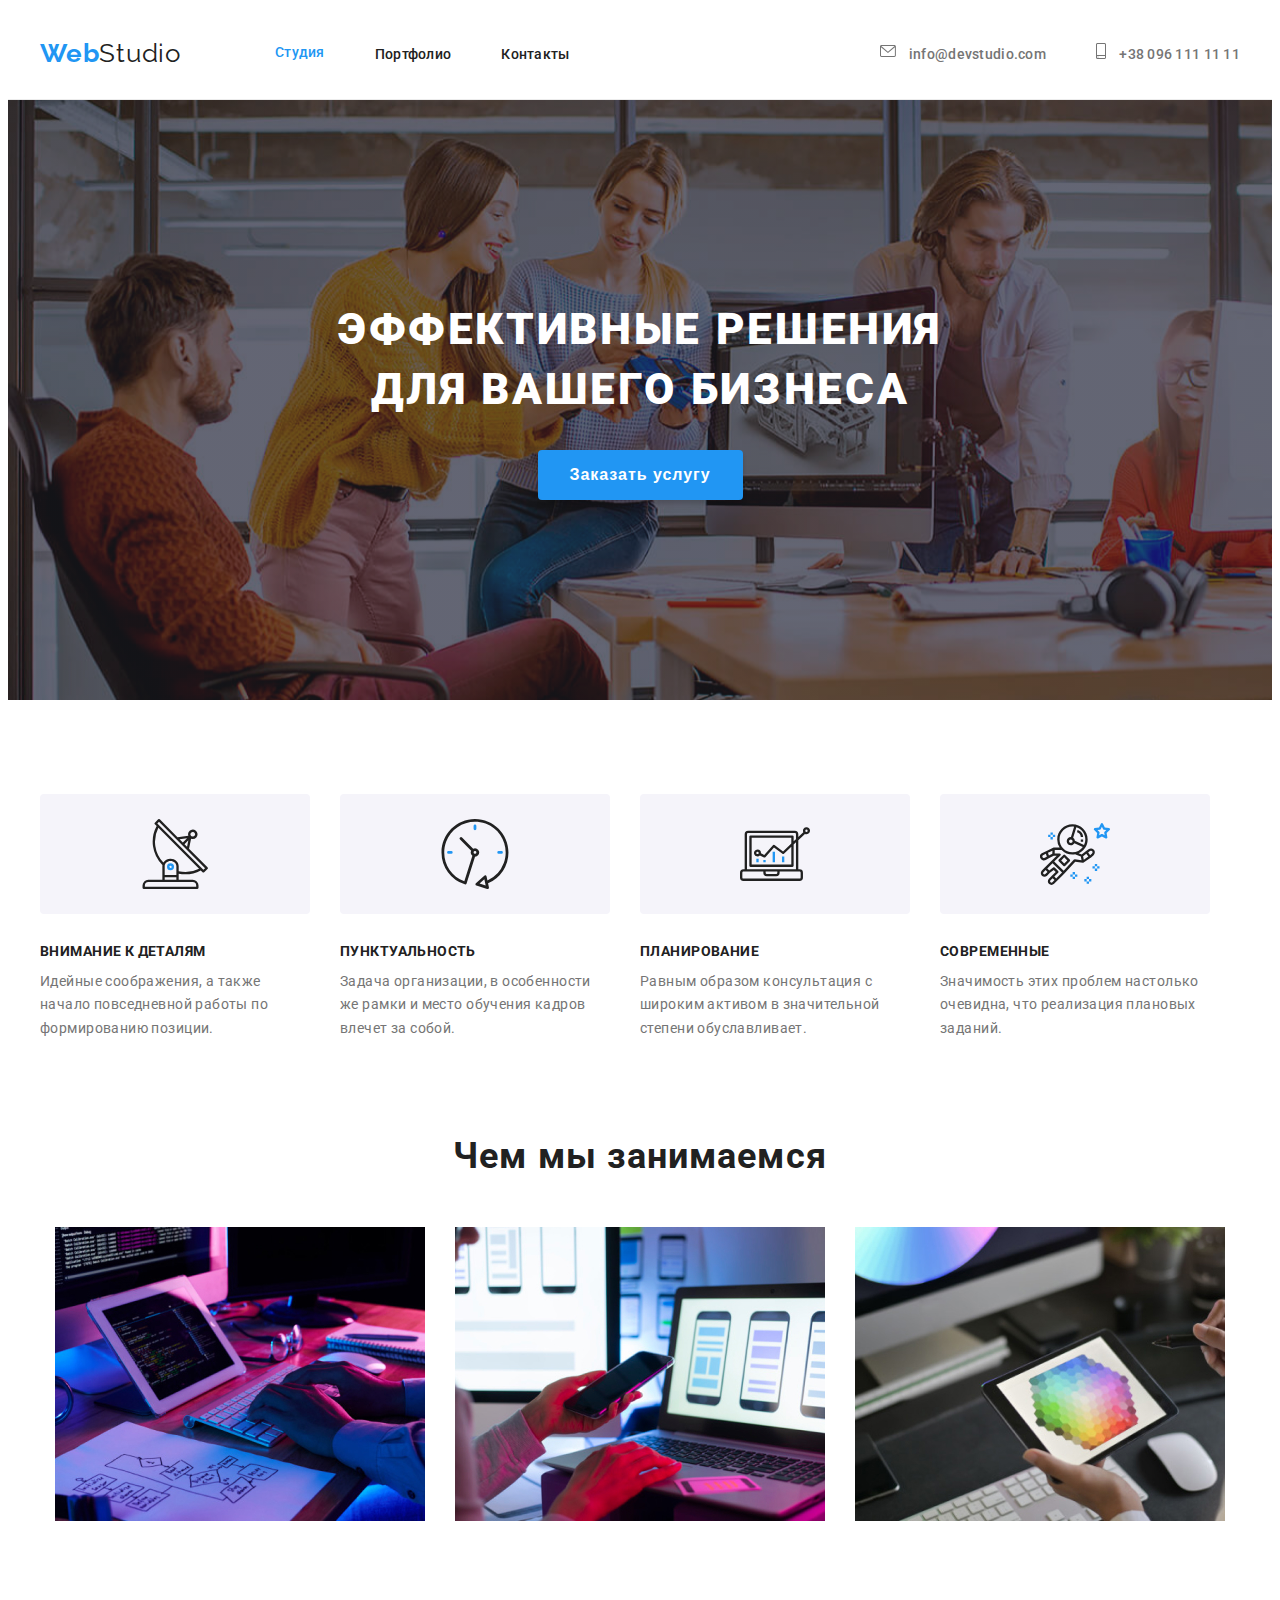
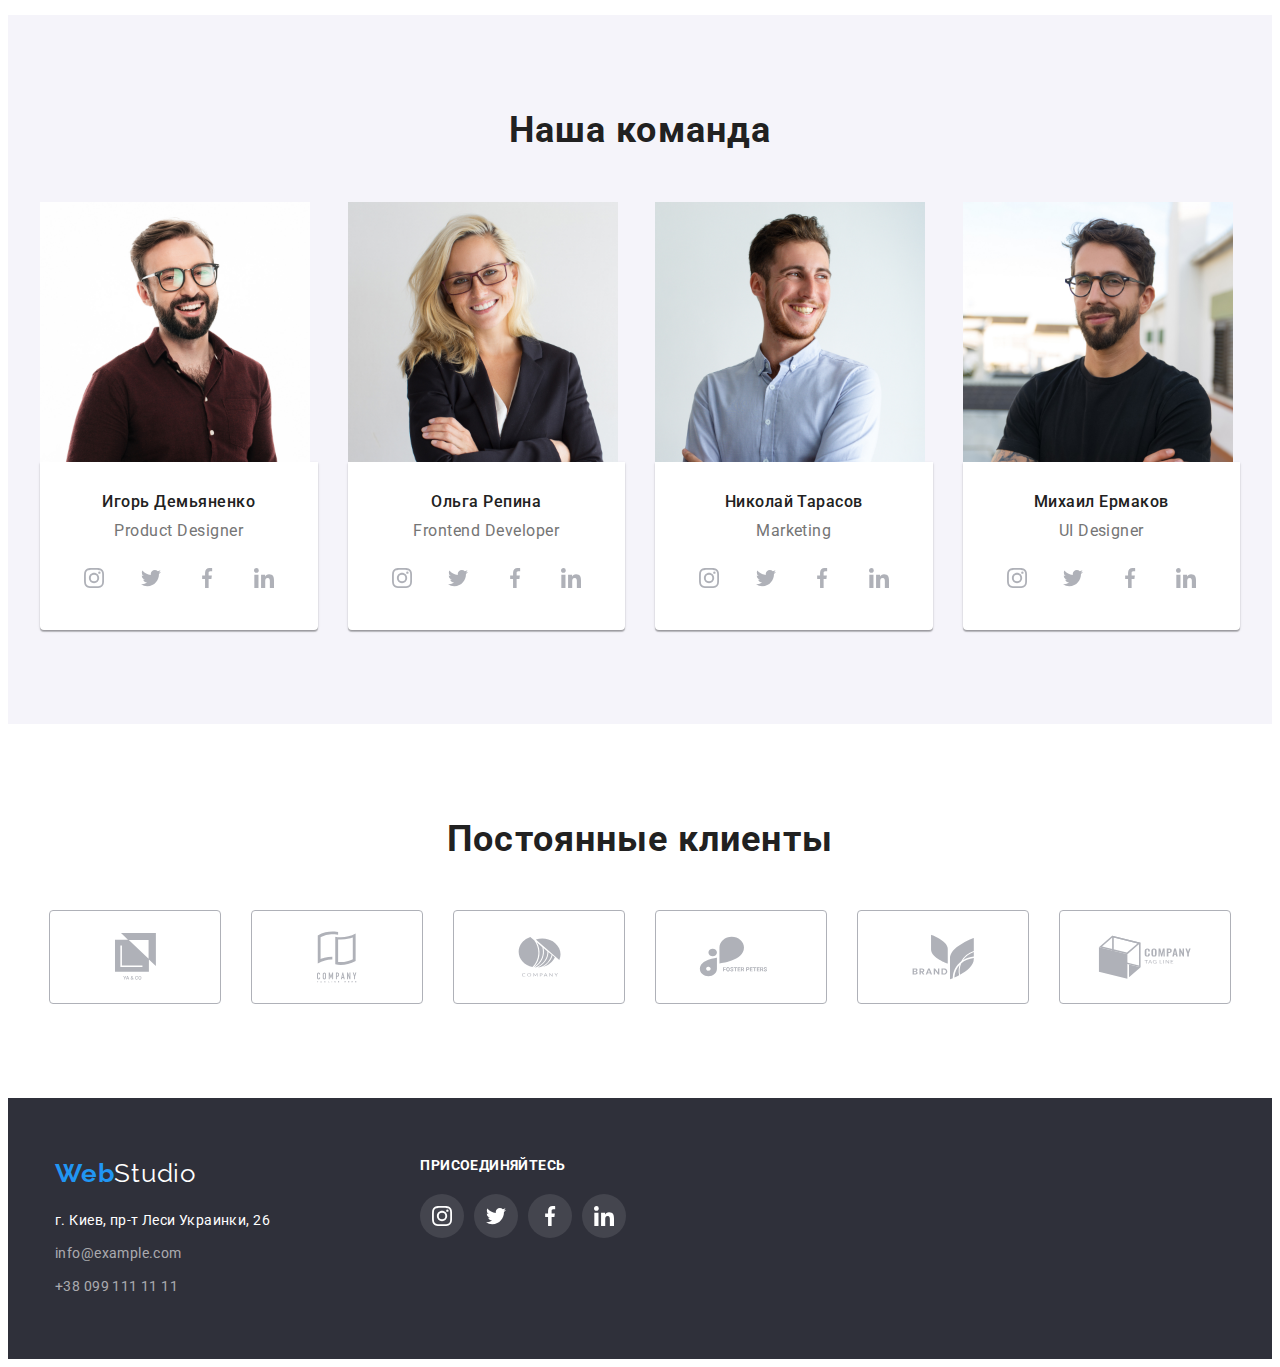
==== index.html @ 5da1e4e6 "Add files via upload" ====
<!DOCTYPE html>
<html lang="ru">
  <head>
    <meta charset="UTF-8" />
    <meta http-equiv="X-UA-Compatible" content="IE=edge" />
    <meta name="viewport" content="width=device-width, initial-scale=1.0" />
    <title>WebStudio</title>
    <link rel="preconnect" href="https://fonts.gstatic.com" />
    <link
      href="https://fonts.googleapis.com/css2?family=Raleway:wght@700&family=Roboto:wght@400;500;700;900&display=swap"
      rel="stylesheet"
    />
    <link
      rel="stylesheet"
      href="https://cdnjs.cloudflare.com/ajax/libs/modern-normalize/1.0.0/modern-normalize.min.css"
      integrity="sha512-ISS7cAi1PEhQ8jnbJpJZMd29NlhNj4AWYyLOSp2CE/CsHxTCu+r+t0D2yoJudVrd0/8fTVPUVDzY5Tvli75u/g=="
      crossorigin="anonymous"
    />
    <link rel="stylesheet" href="./css/styles.css" />
  </head>
  <body>
    <!-- HEADER -->
    <header class="header">
      <div class="container header-container">
        <nav class="navigation">
          <a class="logo-link link" href="./index.html"
            >Web<span class="logo-header-studio">Studio</span>
          </a>
          <ul class="menu list">
            <li class="menu-item">
              <a class="menu-link link" href="./index.html">
                <div class="current">Студия</div>
              </a>
            </li>
            <li class="menu-item">
              <a class="menu-link link" href="./portfolio.html">Портфолио</a>
            </li>
            <li class="menu-item">
              <a class="menu-link link" href="">Контакты</a>
            </li>
          </ul>
        </nav>
        <ul class="contacts list">
          <li class="contacts-item" lang="en">
            <a href="mailto:info@devstudio.com" class="mail-link link">
              <svg class="contacts-icon icon" width="16px" height="16px">
                <use href="./img/decor/icons.svg#icon-envelope"></use>
              </svg>
              info@devstudio.com
            </a>
          </li>
          <li class="contacts-item">
            <a href="tel:+380961111111" class="tel-link link">
              <svg class="contacts-icon icon" width="10px" height="16px">
                <use href="./img/decor/icons.svg#icon-smartphone"></use>
              </svg>
              +38 096 111 11 11
            </a>
          </li>
        </ul>
      </div>
    </header>

    <main>
      <!-- HERO -->
      <section class="hero-studio">
        <div class="container hero-studio-container">
          <h1 class="hero-title">Эффективные решения для вашего бизнеса</h1>
          <button class="modal-btn" type="button">Заказать услугу</button>
        </div>
      </section>
      <!-- ADVANAGES -->
      <section class="advantages section">
        <div class="container advantages-container">
          <h2 class="visually-hidden">Наши преимущества</h2>
          <ul class="advantages-list list">
            <li class="advantages-list-item">
              <div class="advantages-list-item-block">
                <svg
                  class="advantages-list-item-icon"
                  width="70px"
                  height="70px"
                >
                  <use href="./img/decor/icons.svg#icon-antenna"></use>
                </svg>
              </div>
              <h3 class="advantages-list-title">Внимание к деталям</h3>
              <p class="advantages-list-description">
                Идейные соображения, а также начало повседневной работы по
                формированию позиции.
              </p>
            </li>
            <li class="advantages-list-item">
              <div class="advantages-list-item-block">
                <svg
                  class="advantages-list-item-icon"
                  width="70px"
                  height="70px"
                >
                  <use href="./img/decor/icons.svg#icon-clock"></use>
                </svg>
              </div>
              <h3 class="advantages-list-title">Пунктуальность</h3>
              <p class="advantages-list-description">
                Задача организации, в особенности же рамки и место обучения
                кадров влечет за собой.
              </p>
            </li>
            <li class="advantages-list-item">
              <div class="advantages-list-item-block">
                <svg
                  class="advantages-list-item-icon"
                  width="70px"
                  height="70px"
                >
                  <use href="./img/decor/icons.svg#icon-diagram"></use>
                </svg>
              </div>
              <h3 class="advantages-list-title">Планирование</h3>
              <p class="advantages-list-description">
                Равным образом консультация с широким активом в значительной
                степени обуславливает.
              </p>
            </li>
            <li class="advantages-list-item">
              <div class="advantages-list-item-block">
                <svg
                  class="advantages-list-item-icon"
                  width="70px"
                  height="70px"
                >
                  <use href="./img/decor/icons.svg#icon-astronaut"></use>
                </svg>
              </div>
              <h3 class="advantages-list-title">Современные</h3>
              <p class="advantages-list-description">
                Значимость этих проблем настолько очевидна, что реализация
                плановых заданий.
              </p>
            </li>
          </ul>
        </div>
      </section>
      <!-- MAKE -->
      <section class="make section">
        <div class="container make-container">
          <h2 class="suptitle make-title">Чем мы занимаемся</h2>
          <ul class="make-img list">
            <li class="make-img-list-item">
              <img
                class="make-img-list-item-img"
                src="./img/about/img-about-makeup.jpg"
                alt="Верстаем"
                width="370"
                height="294"
              />
            </li>
            <li class="make-img-list-item">
              <img
                class="make-img-list-item-img"
                src="./img/about/img-about-makelayouts.jpg"
                alt="Делаем макеты"
                width="370"
                height="294"
              />
            </li>
            <li class="make-img-list-item">
              <img
                class="make-img-list-item-img"
                src="./img/about/img-about-drawdesign.jpg"
                alt="Рисуем дизайн"
                width="370"
                height="294"
              />
            </li>
          </ul>
        </div>
      </section>
      <!-- TEAM -->
      <section class="team section">
        <div class="container">
          <h2 class="suptitle team-title">Наша команда</h2>
          <ul class="team-list list">
            <li class="team-list-item">
              <img
                class="team-list-item-img"
                src="./img/team/img-team-igor_demianenko.jpg"
                alt="Игорь Демьяненко"
                width="270"
                height="260"
              />
              <div class="team-card">
                <h3 class="team-list-title">Игорь Демьяненко</h3>
                <p class="team-list-description" lang="en">Product Designer</p>
                <ul class="social-list list">
                  <li class="social-list-item">
                    <a href="" class="social-list-link link">
                      <svg class="social-list-icon">
                        <use href="./img/decor/icons.svg#icon-instagram"></use>
                      </svg>
                    </a>
                  </li>
                  <li class="social-list-item">
                    <a href="" class="social-list-link link">
                      <svg class="social-list-icon">
                        <use href="./img/decor/icons.svg#icon-twitter"></use>
                      </svg>
                    </a>
                  </li>
                  <li class="social-list-item">
                    <a href="" class="social-list-link link">
                      <svg class="social-list-icon">
                        <use href="./img/decor/icons.svg#icon-facebook"></use>
                      </svg>
                    </a>
                  </li>
                  <li class="social-list-item">
                    <a href="" class="social-list-link link">
                      <svg class="social-list-icon">
                        <use href="./img/decor/icons.svg#icon-linkedin"></use>
                      </svg>
                    </a>
                  </li>
                </ul>
              </div>
            </li>
            <li class="team-list-item">
              <img
                class="team-list-item-img"
                src="./img/team/img-team-olha_repina.jpg"
                alt="Ольга Репина"
                width="270"
                height="260"
              />
              <div class="team-card">
                <h3 class="team-list-title">Ольга Репина</h3>
                <p class="team-list-description" lang="en">
                  Frontend Developer
                </p>
                <ul class="social-list list">
                  <li class="social-list-item">
                    <a href="" class="social-list-link link">
                      <svg class="social-list-icon">
                        <use href="./img/decor/icons.svg#icon-instagram"></use>
                      </svg>
                    </a>
                  </li>
                  <li class="social-list-item">
                    <a href="" class="social-list-link link">
                      <svg class="social-list-icon">
                        <use href="./img/decor/icons.svg#icon-twitter"></use>
                      </svg>
                    </a>
                  </li>
                  <li class="social-list-item">
                    <a href="" class="social-list-link link">
                      <svg class="social-list-icon">
                        <use href="./img/decor/icons.svg#icon-facebook"></use>
                      </svg>
                    </a>
                  </li>
                  <li class="social-list-item">
                    <a href="" class="social-list-link link">
                      <svg class="social-list-icon">
                        <use href="./img/decor/icons.svg#icon-linkedin"></use>
                      </svg>
                    </a>
                  </li>
                </ul>
              </div>
            </li>
            <li class="team-list-item">
              <img
                class="team-list-item-img"
                src="./img/team/img-team-nikolay_tarasov.jpg"
                alt="Николай Тарасов"
                width="270"
                height="260"
              />
              <div class="team-card">
                <h3 class="team-list-title">Николай Тарасов</h3>
                <p class="team-list-description" lang="en">Marketing</p>
                <ul class="social-list list">
                  <li class="social-list-item">
                    <a href="" class="social-list-link link">
                      <svg class="social-list-icon">
                        <use href="./img/decor/icons.svg#icon-instagram"></use>
                      </svg>
                    </a>
                  </li>
                  <li class="social-list-item">
                    <a href="" class="social-list-link link">
                      <svg class="social-list-icon">
                        <use href="./img/decor/icons.svg#icon-twitter"></use>
                      </svg>
                    </a>
                  </li>
                  <li class="social-list-item">
                    <a href="" class="social-list-link link">
                      <svg class="social-list-icon">
                        <use href="./img/decor/icons.svg#icon-facebook"></use>
                      </svg>
                    </a>
                  </li>
                  <li class="social-list-item">
                    <a href="" class="social-list-link link">
                      <svg class="social-list-icon">
                        <use href="./img/decor/icons.svg#icon-linkedin"></use>
                      </svg>
                    </a>
                  </li>
                </ul>
              </div>
            </li>
            <li class="team-list-item">
              <img
                class="team-list-item-img"
                src="./img/team/img-team-mihail_ermakov.jpg"
                alt="Михаил Ермаков"
                width="270"
                height="260"
              />
              <div class="team-card">
                <h3 class="team-list-title">Михаил Ермаков</h3>
                <p class="team-list-description" lang="en">UI Designer</p>
                <ul class="social-list list">
                  <li class="social-list-item">
                    <a href="" class="social-list-link link">
                      <svg class="social-list-icon">
                        <use href="./img/decor/icons.svg#icon-instagram"></use>
                      </svg>
                    </a>
                  </li>
                  <li class="social-list-item">
                    <a href="" class="social-list-link link">
                      <svg class="social-list-icon">
                        <use href="./img/decor/icons.svg#icon-twitter"></use>
                      </svg>
                    </a>
                  </li>
                  <li class="social-list-item">
                    <a href="" class="social-list-link link">
                      <svg class="social-list-icon">
                        <use href="./img/decor/icons.svg#icon-facebook"></use>
                      </svg>
                    </a>
                  </li>
                  <li class="social-list-item">
                    <a href="" class="social-list-link link">
                      <svg class="social-list-icon">
                        <use href="./img/decor/icons.svg#icon-linkedin"></use>
                      </svg>
                    </a>
                  </li>
                </ul>
              </div>
            </li>
          </ul>
        </div>
      </section>
    </main>
    <!--CLIENTS-->
    <section class="clients section">
      <div class="container clients-container">
        <h2 class="suptitle clients-title">Постоянные клиенты</h2>
        <ul class="clients-img list">
          <li class="client-img-list-item">
            <div class="client-img-list-item-block">
              <svg class="client-img-list-item-icon" width="41px" height="47px">
                <use href="./img/decor/icons.svg#icon-client1"></use>
              </svg>
            </div>
          </li>
          <li class="client-img-list-item">
            <div class="client-img-list-item-block">
              <svg class="client-img-list-item-icon" width="40px" height="52px">
                <use href="./img/decor/icons.svg#icon-client2"></use>
              </svg>
            </div>
          </li>
          <li class="client-img-list-item">
            <div class="client-img-list-item-block">
              <svg class="client-img-list-item-icon" width="43px" height="41px">
                <use href="./img/decor/icons.svg#icon-client3"></use>
              </svg>
            </div>
          </li>
          <li class="client-img-list-item">
            <div class="client-img-list-item-block">
              <svg class="client-img-list-item-icon" width="85px" height="41px">
                <use href="./img/decor/icons.svg#icon-client4"></use>
              </svg>
            </div>
          </li>
          <li class="client-img-list-item">
            <div class="client-img-list-item-block">
              <svg class="client-img-list-item-icon" width="63px" height="46px">
                <use href="./img/decor/icons.svg#icon-client5"></use>
              </svg>
            </div>
          </li>
          <li class="client-img-list-item">
            <div class="client-img-list-item-block">
              <svg class="client-img-list-item-icon" width="94px" height="44px">
                <use href="./img/decor/icons.svg#icon-client6"></use>
              </svg>
            </div>
          </li>
        </ul>
      </div>
    </section>
    <!-- FOOTER -->

    <footer class="footer">
      <div class="container footer-container">
        <div class="container footer-firstblock">
          <a class="logo-link-footer link" href="./index.html"
            >Web<span class="logo-footer-studio">Studio</span></a
          >
          <address class="address">
            <ul class="address list">
              <li class="address-list-item">
                <a
                  class="address-list-item-link link"
                  href="https://goo.gl/maps/DVMVWYNmQQUZpqFm6"
                  target="_blank"
                  rel="noopener noreferrer"
                  >г. Киев, пр-т Леси Украинки, 26</a
                >
              </li>
              <li class="address-list-item">
                <a
                  class="address-list-item-mail link"
                  href="mailto:info@example.com"
                  >info@example.com</a
                >
              </li>
              <li class="address-list-item">
                <a class="address-list-item-tel link" href="tel:+380991111111"
                  >+38 099 111 11 11</a
                >
              </li>
            </ul>
          </address>
        </div>
        <div class="container footer-secondblock">
          <h3 class="social-list-title">присоединяйтесь</h3>
          <ul class="footer-social-list list">
            <li class="footer-social-list-item">
              <a href="" class="footer-social-list-link link">
                <svg class="footer-social-list-icon">
                  <use href="./img/decor/icons.svg#icon-instagram"></use>
                </svg>
              </a>
            </li>
            <li class="footer-social-list-item">
              <a href="" class="footer-social-list-link link">
                <svg class="footer-social-list-icon">
                  <use href="./img/decor/icons.svg#icon-twitter"></use>
                </svg>
              </a>
            </li>
            <li class="footer-social-list-item">
              <a href="" class="footer-social-list-link link">
                <svg class="footer-social-list-icon">
                  <use href="./img/decor/icons.svg#icon-facebook"></use>
                </svg>
              </a>
            </li>
            <li class="footer-social-list-item">
              <a href="" class="footer-social-list-link link">
                <svg class="footer-social-list-icon">
                  <use href="./img/decor/icons.svg#icon-linkedin"></use>
                </svg>
              </a>
            </li>
          </ul>
        </div>
      </div>
    </footer>
  </body>
</html>
---- css/styles.css ----
:root {
  --main-font: "Roboto", sans-serif;
  --secondary-font: "Raleway", sans-serif;
  --accent-color: #2196f3;
  --main-font-color: #212121;
  --description-font-color: #757575;
  --footer-bg-color: #2f303a;
  --team-bg-color: #f5f4fa;
}

h1,
h2,
h3,
h4,
h5,
h6,
p {
  margin-top: 0;
  margin-bottom: 0;
}

ul,
ol {
  margin-top: 0;
  margin-bottom: 0;
  padding-left: 0;
}

img {
  display: block;
}

.list {
  list-style: none;
}

.link {
  text-decoration: none;
}

.address {
  font-style: normal;
}

.section {
  padding-top: 94px;
  padding-bottom: 94px;
}
.container {
  width: 1200px;
  padding-left: 15px;
  padding-right: 15px;
  margin: 0 auto;
}

body {
  font-family: var(--main-font);
}

.visually-hidden {
  position: absolute;
  width: 1px;
  height: 1px;
  margin: -1px;
  border: 0;
  padding: 0;

  white-space: nowrap;
  clip-path: inset(100%);
  clip: rect(0 0 0 0);
  overflow: hidden;
}

/* ============= COMPONENTS ============= */
.suptitle {
  font-weight: 700;
  font-size: 36px;
  line-height: 1.17;
  text-align: center;
  letter-spacing: 0.03em;
  color: var(--main-font-color);
}
.current {
  color: var(--accent-color);
}
/* ============= END COMPONENTS ============= */

/* ============= HEADER ============= */
.header {
  padding-top: 30px;
  padding-bottom: 30px;
  border-bottom: 1px solid #ececec;
}
.header-container {
  display: flex;
  justify-content: space-between;
  align-items: center;
}
.navigation {
  display: flex;
  align-items: center;
}
.menu {
  display: flex;
  align-items: center;
}

.menu-link,
.mail-link,
.tel-link {
  padding: 15px 0;
}
.menu-item:not(:last-child) {
  margin-right: 50px;
}
.contacts-item:not(:last-child) {
  margin-right: 50px;
}

.contacts {
  display: flex;
  align-items: center;
}

.logo-link {
  font-family: var(--secondary-font);
  font-weight: 700;
  font-size: 26px;
  line-height: 1.19;
  letter-spacing: 0.03em;
  color: var(--accent-color);
  margin-right: 94px;
}
.logo-header-studio {
  font-family: var(--secondary-font);
  font-weight: 400;
  font-size: 26px;
  line-height: 1.19;
  letter-spacing: 0.03em;
  color: var(--main-font-color);
}
.menu-link {
  font-weight: 500;
  font-size: 14px;
  line-height: 1.14;
  letter-spacing: 0.02em;
  color: var(--main-font-color);
}
.menu-link:hover,
.menu-link:focus {
  color: var(--accent-color);
}
.mail-link,
.tel-link {
  font-weight: 500;
  font-size: 14px;
  line-height: 1.14;
  letter-spacing: 0.02em;
  color: var(--description-font-color);
}
.mail-link:hover,
.mail-link:focus {
  color: var(--accent-color);
}
.tel-link:hover,
.tel-link:focus {
  color: var(--accent-color);
}
.contacts-icon {
  display: inline-block;
  margin-right: 10px;
  fill: currentColor;
}

/* ============= END HEADER ============= */

/* ============= HERO STUDIO ============= */
.hero-studio {
  padding-top: 200px;
  padding-bottom: 200px;
  background-color: #c4c4c4;
  background-image: linear-gradient(
      rgba(47, 48, 58, 0.4),
      rgba(47, 48, 58, 0.4)
    ),
    url("../img/decor/img-hero.png");
  max-width: 1600px;
  max-height: 600px;
  margin: 0 auto;
}
.hero-studio-container {
  display: flex;
  flex-direction: column;
  align-items: center;
}

.hero-title {
  box-sizing: content-box;
  max-width: 696px;
  margin-bottom: 30px;
  font-weight: 900;
  font-size: 44px;
  line-height: 1.36;
  text-align: center;
  letter-spacing: 0.06em;
  text-transform: uppercase;
  color: #ffffff;
}
.modal-btn {
  height: 50px;
  font-weight: 700;
  font-size: 16px;
  line-height: 1.88;
  display: flex;
  justify-content: center;
  align-items: center;
  text-align: center;
  letter-spacing: 0.06em;
  color: #ffffff;
  background-color: var(--accent-color);
  cursor: pointer;
  border: 0px;
  border-radius: 4px;
  padding: 0 32px;
  box-shadow: 0px 4px 4px rgba(0, 0, 0, 0.15);
}
/* ============= END HERO STUDIO ============= */

/* ============= ADVANAGES ============= */
.advantages-container {
  display: flex;
  align-items: center;
}

.advantages-list {
  display: flex;
  align-items: center;
}

.advantages-list-item {
  width: 270px;
}

.advantages-list-item:not(:last-child) {
  margin-right: 30px;
}
.advantages-list-item-block {
  display: flex;
  width: 270px;
  height: 120px;
  background: #f5f4fa;
  border-radius: 4px;
  margin-bottom: 30px;
  justify-content: center;
  align-items: center;
}

.advantages-list-title {
  font-weight: 700;
  font-size: 14px;
  line-height: 1.14;
  letter-spacing: 0.03em;
  text-transform: uppercase;
  color: var(--main-font-color);
  margin-bottom: 10px;
}

.advantages-list-description {
  font-weight: 400;
  font-size: 14px;
  line-height: 1.71;
  letter-spacing: 0.03em;
  color: var(--description-font-color);
}
/* ============= END ADVANAGES ============= */

/* ============= MAKE ============= */
.make {
  padding-top: 0px;
}
.make-container {
  display: flex;
  flex-direction: column;
  align-items: center;
}
.make-title {
  margin-bottom: 50px;
}
.make-img {
  display: flex;
}
.make-img-list-item:not(:last-child) {
  margin-right: 30px;
}

/* ============= END MAKE ============= */

/* ============= TEAM ============= */
.team {
  background-color: var(--team-bg-color);
}

.team-title {
  margin-bottom: 50px;
}
.team-list {
  display: flex;
  flex-wrap: wrap;
  margin-left: -30px;
  margin-top: -30px;
  border: 0px;
}
.team-list-item {
  flex-basis: calc((100% - 120px) / 4);
  margin-left: 30px;
  margin-top: 30px;
}
.team-card {
  padding-top: 30px;
  padding-bottom: 30px;
  padding-right: 10px;
  padding-left: 10px;
  background-color: #ffffff;
  box-shadow: 0px 1px 3px rgba(0, 0, 0, 0.12), 0px 1px 1px rgba(0, 0, 0, 0.14),
    0px 2px 1px rgba(0, 0, 0, 0.2);
  border-radius: 0px 0px 4px 4px;
}
.team-list-title {
  margin-bottom: 10px;
}

.team-list-title {
  font-weight: 500;
  font-size: 16px;
  line-height: 1.19;
  text-align: center;
  letter-spacing: 0.03em;
  color: var(--main-font-color);
}
.team-list-description {
  font-weight: 400;
  font-size: 16px;
  line-height: 1.19;
  text-align: center;
  letter-spacing: 0.03em;
  color: var(--description-font-color);
}

.social-list {
  display: flex;
  justify-content: space-between;
  margin-top: 16px;
  padding-left: 22px;
  padding-right: 22px;
}

.social-list-link {
  display: flex;
  justify-content: center;
  align-items: center;
  width: 44px;
  height: 44px;
  background-color: #ffffff;
  border-radius: 50%;
}

.social-list-link:hover,
.social-list-link:focus {
  background-color: var(--accent-color);
}

.social-list-icon {
  width: 20px;
  height: 20px;
  fill: #afb1b8;
}

.social-list-link:hover .social-list-icon,
.social-list-link:focus .social-list-icon {
  fill: #ffffff;
}
/* ============= END TEAM ============= */

/* ============= CLIENTS ============= */
.clients {
  padding-top: 94px;
  padding-bottom: 94px;
}
.clients-container {
  display: flex;
  flex-direction: column;
  align-items: center;
}
.clients-title {
  margin-bottom: 50px;
}
.clients-img {
  display: flex;
}
.client-img-list-item:not(:last-child) {
  margin-right: 30px;
}

.client-img-list-item-block {
  display: flex;
  width: 170px;
  height: 92px;
  border: 1px solid #afb1b8;
  border-radius: 4px;
  justify-content: center;
  align-items: center;
  fill: #afb1b8;
}

.client-img-list-item-block:hover .client-img-list-item-icon,
.client-img-list-item-block:focus .client-img-list-item-icon {
  fill: var(--accent-color);
}
.client-img-list-item-block:hover,
.client-img-list-item-block:focus {
  border: 1px solid var(--accent-color);
}

/* ============= END CLIENTS ============= */

/* ============= PORTFOLIO ============= */
.portfolio-container {
  display: flex;
  flex-direction: column;
}
.hero-list {
  display: flex;
  justify-content: center;
  margin-bottom: 50px;
}
.hero-list-item:not(:last-child) {
  margin-right: 8px;
}
.filter-btn {
  font-weight: 500;
  font-size: 16px;
  line-height: 1.63;
  text-align: center;
  letter-spacing: 0.03em;
  color: var(--heading-font-color);
  background-color: #f5f4fa;
  cursor: pointer;
  border: 0px;
  border-radius: 4px;
  padding: 6px 22px;
}
.filter-btn:hover,
.filter-btn:focus {
  color: #ffffff;
  background-color: var(--accent-color);
  box-shadow: 0px 3px 1px rgba(0, 0, 0, 0.1), 0px 1px 2px rgba(0, 0, 0, 0.08),
    0px 2px 2px rgba(0, 0, 0, 0.12);
}

.portfolio-list {
  display: flex;
  flex-wrap: wrap;
  margin-left: -30px;
  margin-top: -30px;
}
.portfolio-list-item {
  margin-left: 30px;
  margin-top: 30px;
  flex-basis: calc((100% - 90px) / 3);
}
.portfolio-list-item:hover,
.portfolio-list-item:focus {
  box-shadow: 0px 1px 1px rgba(0, 0, 0, 0.12), 0px 4px 4px rgba(0, 0, 0, 0.06),
    1px 4px 6px rgba(0, 0, 0, 0.16);
}
.pf-card {
  border-right: 1px solid #eeeeee;
  border-bottom: 1px solid #eeeeee;
  border-left: 1px solid #eeeeee;
  padding-top: 20px;
  padding-bottom: 20px;
  padding-left: 24px;
  padding-right: 10px;
}
.portfolio-list-title {
  font-weight: 700;
  font-size: 18px;
  line-height: 2;
  letter-spacing: 0.06em;
  color: var(--main-font-color);
  margin-bottom: 4px;
}
.portfolio-list-description {
  font-weight: 400;
  font-size: 16px;
  line-height: 1.88;
  letter-spacing: 0.03em;
  color: var(--description-font-color);
}
/* ============= END PORTFOLIO ============= */

/* ============= FOOTER ============= */
.footer {
  background-color: var(--footer-bg-color);
  padding-top: 60px;
  padding-bottom: 60px;
}

.footer-container {
  display: flex;
  justify-content: left;
}
.footer-firstblock {
  width: 500px;
}
.footer-secondblock {
  display: flex;
  flex-direction: column;
  justify-content: left;
}

.footer-social-list {
  display: flex;
  justify-content: left;
}
.footer-social-list-item:not(:last-child) {
  margin-right: 10px;
}

.social-list-title {
  font-family: var(--main-font);
  font-weight: 700;
  font-size: 14px;
  line-height: 1.14;
  letter-spacing: 0.03em;
  text-transform: uppercase;
  color: #ffffff;
  margin-bottom: 20px;
}

.footer-social-list-link {
  display: flex;
  justify-content: center;
  align-items: center;
  width: 44px;
  height: 44px;
  background-color: #ffffff1a;
  border-radius: 50%;
}
.footer-social-list-link:hover,
.footer-social-list-link:focus {
  background-color: var(--accent-color);
}
.footer-social-list-icon {
  width: 20px;
  height: 20px;
  fill: #ffffff;
}
.logo-link-footer {
  font-family: var(--secondary-font);
  font-weight: 700;
  font-size: 26px;
  line-height: 1.19;
  letter-spacing: 0.03em;
  color: var(--accent-color);
}
.logo-footer-studio {
  font-family: var(--secondary-font);
  font-weight: 400;
  font-size: 26px;
  line-height: 1.19;
  letter-spacing: 0.03em;
  color: #ffffff;
}
.address {
  margin-top: 20px;
}
.address-list-item:not(:last-child) {
  margin-bottom: 9px;
}
.address-list-item-link {
  font-weight: 400;
  font-size: 14px;
  line-height: 1.71;
  letter-spacing: 0.03em;
  color: #ffffff;
}
.address-list-item-mail,
.address-list-item-tel {
  font-weight: 400;
  font-size: 14px;
  line-height: 1.71;
  letter-spacing: 0.03em;
  color: #ffffff99;
}
/* ============= END FOOTER ============= */
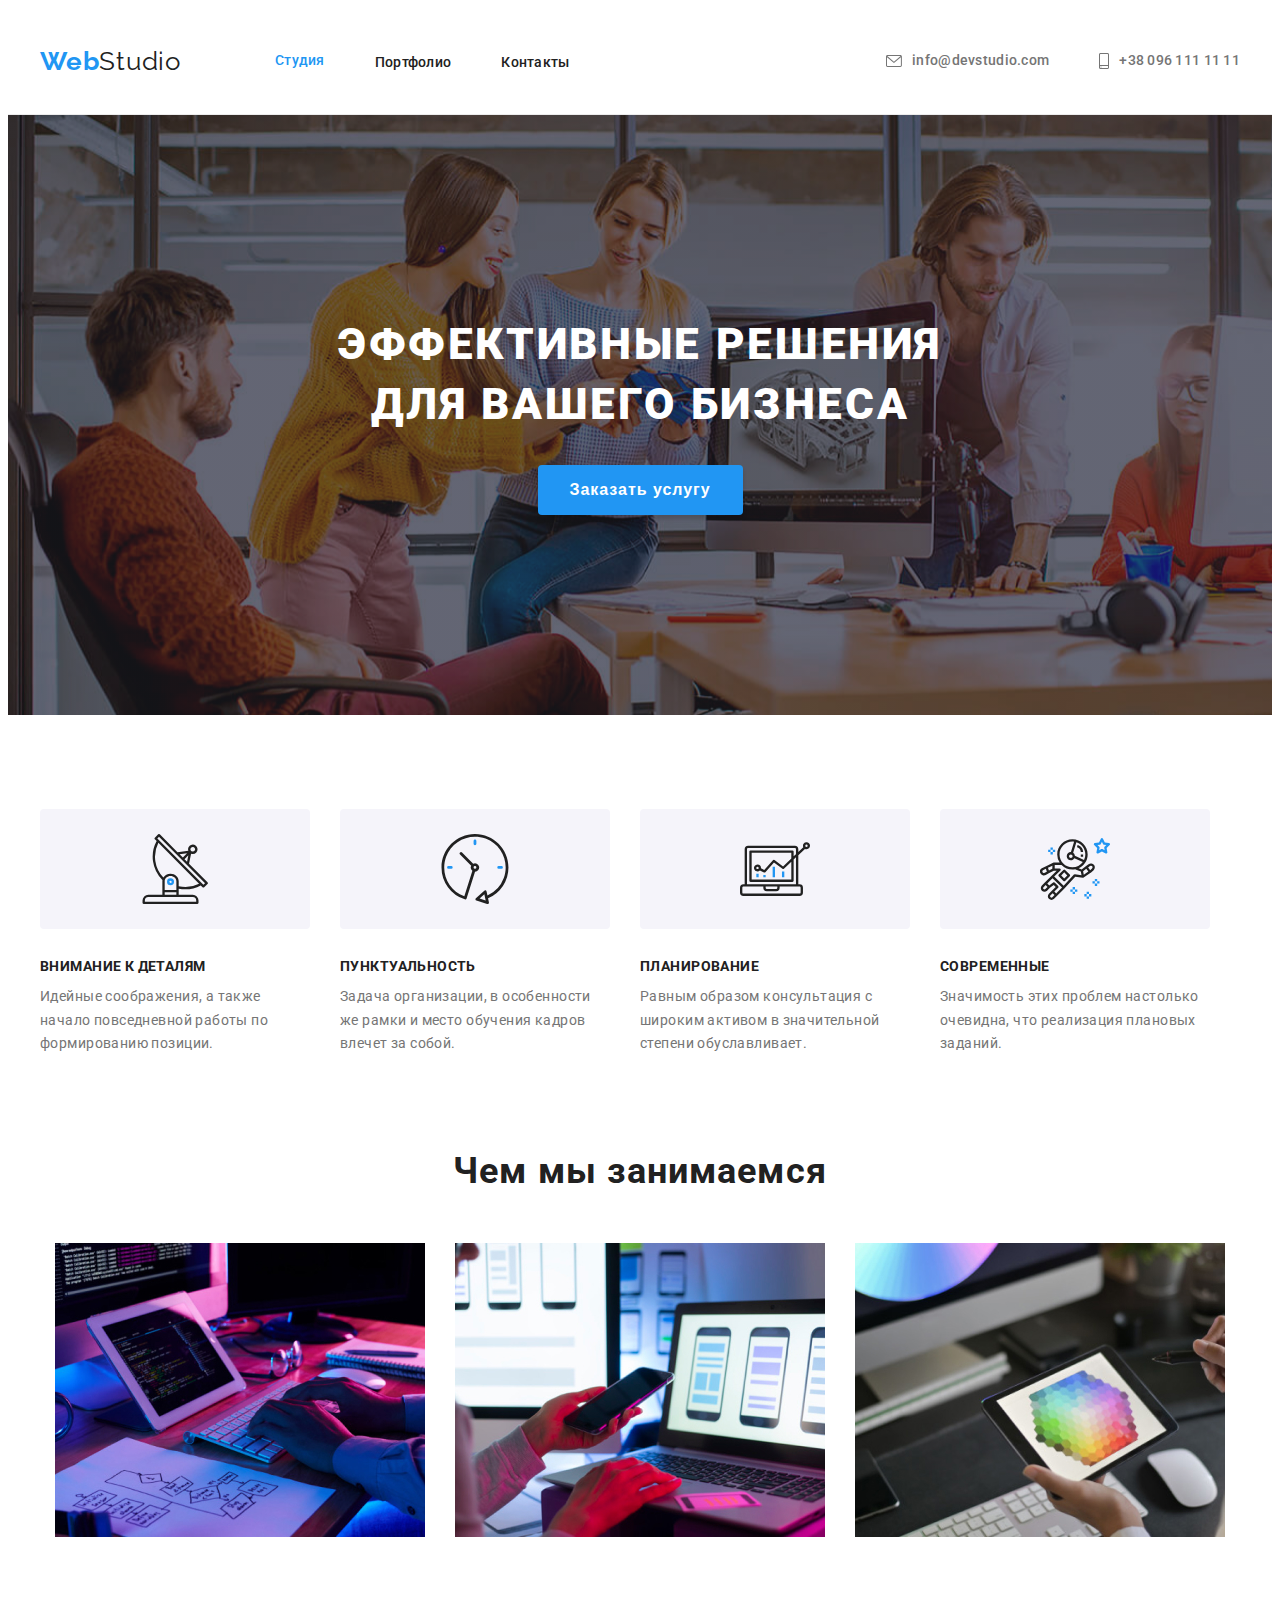
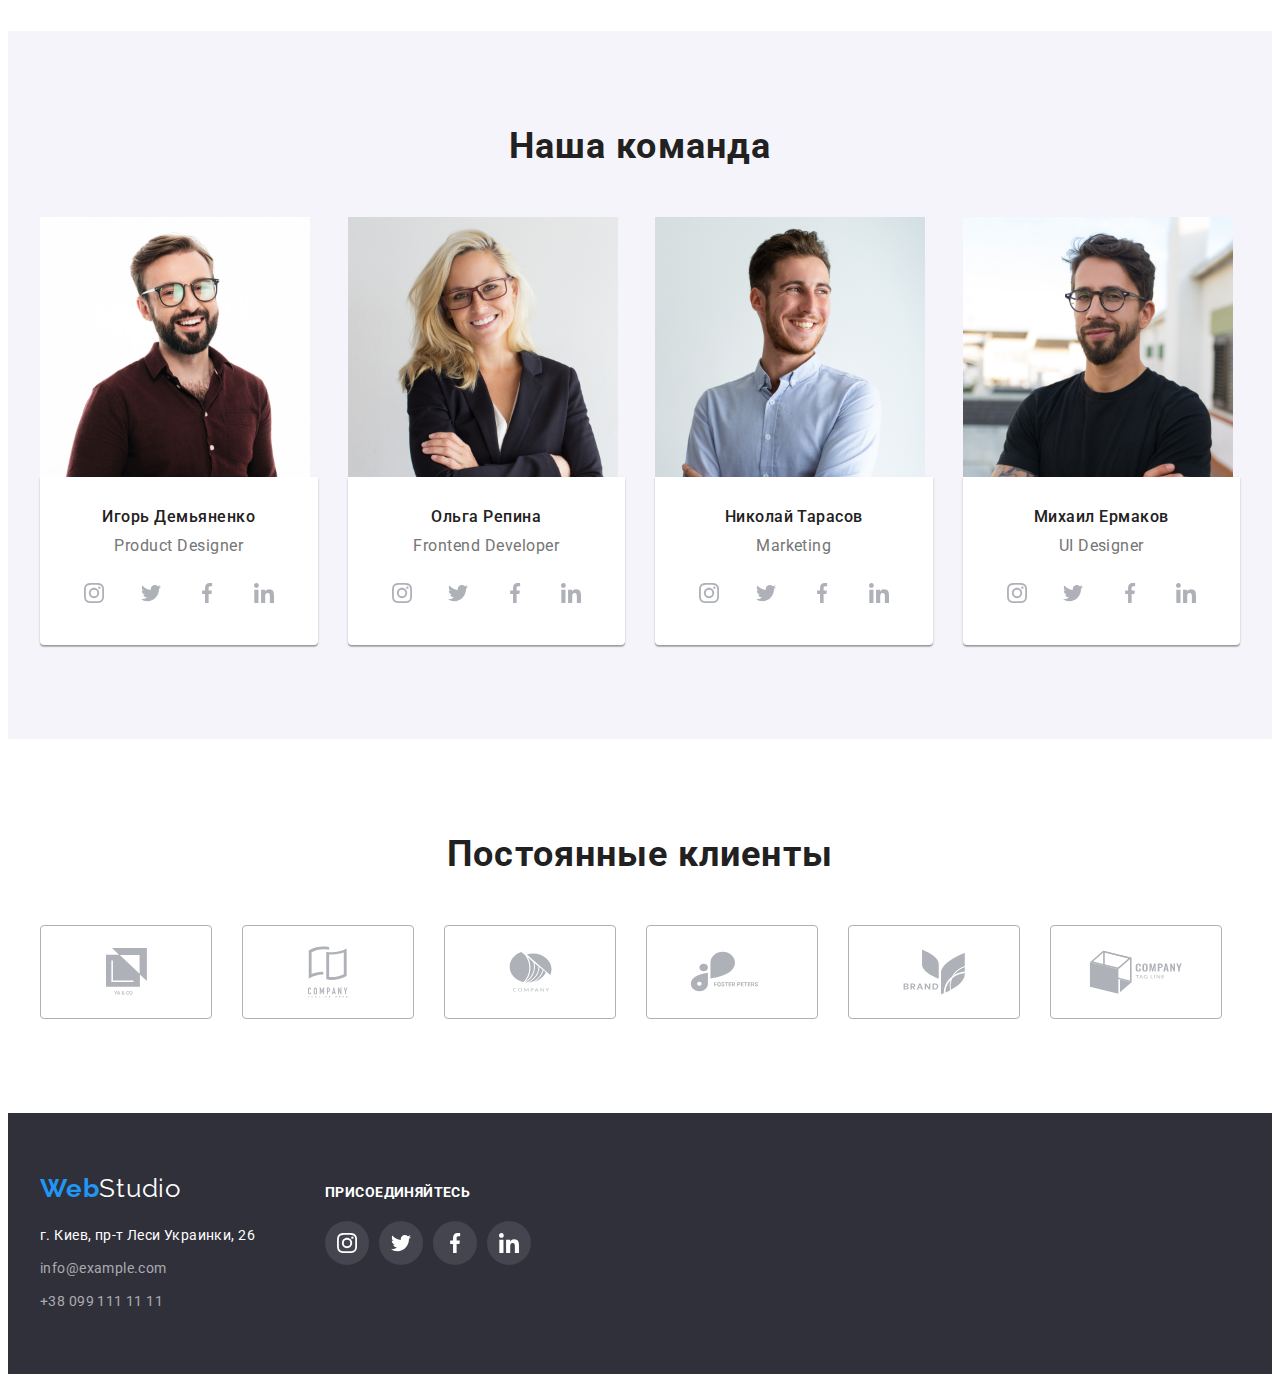
==== commit a4fc940f: "Add files via upload" ====
--- a/index.html
+++ b/index.html
@@ -413,7 +413,7 @@
 
     <footer class="footer">
       <div class="container footer-container">
-        <div class="container footer-firstblock">
+        <div class="footer-firstblock">
           <a class="logo-link-footer link" href="./index.html"
             >Web<span class="logo-footer-studio">Studio</span></a
           >
@@ -443,7 +443,7 @@
             </ul>
           </address>
         </div>
-        <div class="container footer-secondblock">
+        <div class="footer-secondblock">
           <h3 class="social-list-title">присоединяйтесь</h3>
           <ul class="footer-social-list list">
             <li class="footer-social-list-item">
--- a/css/styles.css
+++ b/css/styles.css
@@ -157,6 +157,8 @@
   line-height: 1.14;
   letter-spacing: 0.02em;
   color: var(--description-font-color);
+  display: flex;
+  align-items: center;
 }
 .mail-link:hover,
 .mail-link:focus {
@@ -318,8 +320,8 @@
 .team-card {
   padding-top: 30px;
   padding-bottom: 30px;
-  padding-right: 10px;
-  padding-left: 10px;
+  padding-right: 32px;
+  padding-left: 32px;
   background-color: #ffffff;
   box-shadow: 0px 1px 3px rgba(0, 0, 0, 0.12), 0px 1px 1px rgba(0, 0, 0, 0.14),
     0px 2px 1px rgba(0, 0, 0, 0.2);
@@ -350,8 +352,6 @@
   display: flex;
   justify-content: space-between;
   margin-top: 16px;
-  padding-left: 22px;
-  padding-right: 22px;
 }
 
 .social-list-link {
@@ -385,11 +385,6 @@
 .clients {
   padding-top: 94px;
   padding-bottom: 94px;
-}
-.clients-container {
-  display: flex;
-  flex-direction: column;
-  align-items: center;
 }
 .clients-title {
   margin-bottom: 50px;
@@ -508,17 +503,11 @@
 
 .footer-container {
   display: flex;
-  justify-content: left;
+  align-items: baseline;
 }
 .footer-firstblock {
-  width: 500px;
-}
-.footer-secondblock {
-  display: flex;
-  flex-direction: column;
-  justify-content: left;
-}
-
+  margin-right: 70px;
+}
 .footer-social-list {
   display: flex;
   justify-content: left;
